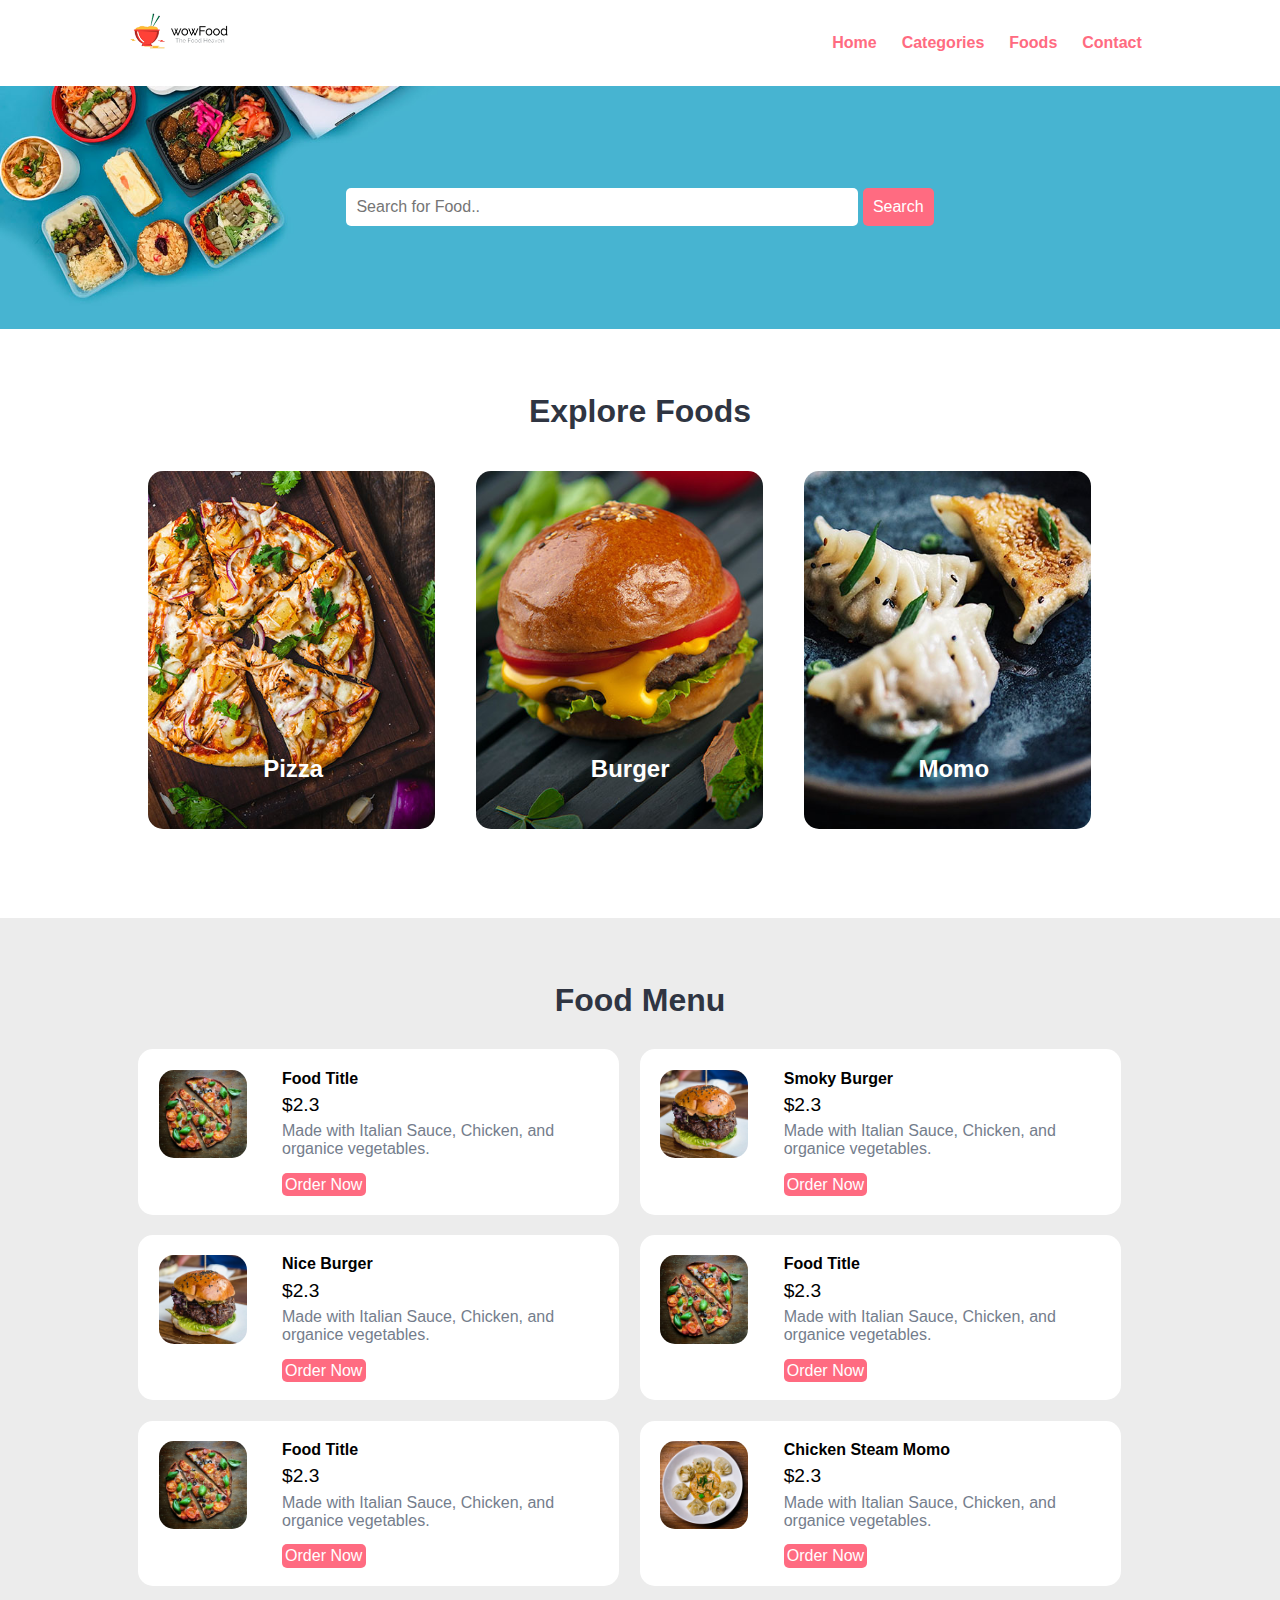
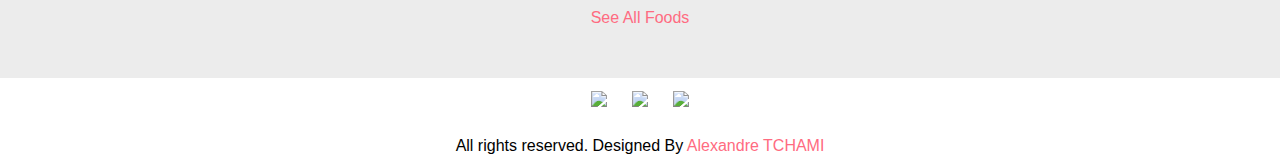
==== index.html @ f683feed "premier commit" ====
<!DOCTYPE html>
<html lang="en">
<head>
    <meta charset="UTF-8">
    <!-- Important to make website responsive -->
    <meta name="viewport" content="width=device-width, initial-scale=1.0">
    <title>Restaurant Website</title>

    <!-- Link our CSS file -->
    <link rel="stylesheet" href="css/style.css">
</head>

<body>
    <!-- Navbar Section Starts Here -->
    <section class="navbar">
        <div class="container">
            <div class="logo">
                <a href="#" title="Logo">
                    <img src="images/logo.png" alt="Restaurant Logo" class="img-responsive">
                </a>
            </div>

            <div class="menu text-right">
                <ul>
                    <li>
                        <a href="index.html">Home</a>
                    </li>
                    <li>
                        <a href="categories.html">Categories</a>
                    </li>
                    <li>
                        <a href="foods.html">Foods</a>
                    </li>
                    <li>
                        <a href="#">Contact</a>
                    </li>
                </ul>
            </div>

            <div class="clearfix"></div>
        </div>
    </section>
    <!-- Navbar Section Ends Here -->

    <!-- fOOD sEARCH Section Starts Here -->
    <section class="food-search text-center">
        <div class="container">
            
            <form action="food-search.html" method="POST">
                <input type="search" name="search" placeholder="Search for Food.." required>
                <input type="submit" name="submit" value="Search" class="btn btn-primary">
            </form>

        </div>
    </section>
    <!-- fOOD sEARCH Section Ends Here -->

    <!-- CAtegories Section Starts Here -->
    <section class="categories">
        <div class="container">
            <h2 class="text-center">Explore Foods</h2>

            <a href="category-foods.html">
            <div class="box-3 float-container">
                <img src="images/pizza.jpg" alt="Pizza" class="img-responsive img-curve">

                <h3 class="float-text text-white">Pizza</h3>
            </div>
            </a>

            <a href="#">
            <div class="box-3 float-container">
                <img src="images/burger.jpg" alt="Burger" class="img-responsive img-curve">

                <h3 class="float-text text-white">Burger</h3>
            </div>
            </a>

            <a href="#">
            <div class="box-3 float-container">
                <img src="images/momo.jpg" alt="Momo" class="img-responsive img-curve">

                <h3 class="float-text text-white">Momo</h3>
            </div>
            </a>

            <div class="clearfix"></div>
        </div>
    </section>
    <!-- Categories Section Ends Here -->

    <!-- fOOD MEnu Section Starts Here -->
    <section class="food-menu">
        <div class="container">
            <h2 class="text-center">Food Menu</h2>

            <div class="food-menu-box">
                <div class="food-menu-img">
                    <img src="images/menu-pizza.jpg" alt="Chicke Hawain Pizza" class="img-responsive img-curve">
                </div>

                <div class="food-menu-desc">
                    <h4>Food Title</h4>
                    <p class="food-price">$2.3</p>
                    <p class="food-detail">
                        Made with Italian Sauce, Chicken, and organice vegetables.
                    </p>
                    <br>

                    <a href="order.html" class="btn btn-primary">Order Now</a>
                </div>
            </div>

            <div class="food-menu-box">
                <div class="food-menu-img">
                    <img src="images/menu-burger.jpg" alt="Chicke Hawain Pizza" class="img-responsive img-curve">
                </div>

                <div class="food-menu-desc">
                    <h4>Smoky Burger</h4>
                    <p class="food-price">$2.3</p>
                    <p class="food-detail">
                        Made with Italian Sauce, Chicken, and organice vegetables.
                    </p>
                    <br>

                    <a href="#" class="btn btn-primary">Order Now</a>
                </div>
            </div>

            <div class="food-menu-box">
                <div class="food-menu-img">
                    <img src="images/menu-burger.jpg" alt="Chicke Hawain Burger" class="img-responsive img-curve">
                </div>

                <div class="food-menu-desc">
                    <h4>Nice Burger</h4>
                    <p class="food-price">$2.3</p>
                    <p class="food-detail">
                        Made with Italian Sauce, Chicken, and organice vegetables.
                    </p>
                    <br>

                    <a href="#" class="btn btn-primary">Order Now</a>
                </div>
            </div>

            <div class="food-menu-box">
                <div class="food-menu-img">
                    <img src="images/menu-pizza.jpg" alt="Chicke Hawain Pizza" class="img-responsive img-curve">
                </div>

                <div class="food-menu-desc">
                    <h4>Food Title</h4>
                    <p class="food-price">$2.3</p>
                    <p class="food-detail">
                        Made with Italian Sauce, Chicken, and organice vegetables.
                    </p>
                    <br>

                    <a href="#" class="btn btn-primary">Order Now</a>
                </div>
            </div>

            <div class="food-menu-box">
                <div class="food-menu-img">
                    <img src="images/menu-pizza.jpg" alt="Chicke Hawain Pizza" class="img-responsive img-curve">
                </div>

                <div class="food-menu-desc">
                    <h4>Food Title</h4>
                    <p class="food-price">$2.3</p>
                    <p class="food-detail">
                        Made with Italian Sauce, Chicken, and organice vegetables.
                    </p>
                    <br>

                    <a href="#" class="btn btn-primary">Order Now</a>
                </div>
            </div>

            <div class="food-menu-box">
                <div class="food-menu-img">
                    <img src="images/menu-momo.jpg" alt="Chicke Hawain Momo" class="img-responsive img-curve">
                </div>

                <div class="food-menu-desc">
                    <h4>Chicken Steam Momo</h4>
                    <p class="food-price">$2.3</p>
                    <p class="food-detail">
                        Made with Italian Sauce, Chicken, and organice vegetables.
                    </p>
                    <br>

                    <a href="#" class="btn btn-primary">Order Now</a>
                </div>
            </div>


            <div class="clearfix"></div>

            

        </div>

        <p class="text-center">
            <a href="#">See All Foods</a>
        </p>
    </section>
    <!-- fOOD Menu Section Ends Here -->

    <!-- social Section Starts Here -->
    <section class="social">
        <div class="container text-center">
            <ul>
                <li>
                    <a href="#"><img src="https://img.icons8.com/fluent/50/000000/facebook-new.png"/></a>
                </li>
                <li>
                    <a href="#"><img src="https://img.icons8.com/fluent/48/000000/instagram-new.png"/></a>
                </li>
                <li>
                    <a href="#"><img src="https://img.icons8.com/fluent/48/000000/twitter.png"/></a>
                </li>
            </ul>
        </div>
    </section>
    <!-- social Section Ends Here -->

    <!-- footer Section Starts Here -->
    <section class="footer">
        <div class="container text-center">
            <p>All rights reserved. Designed By <a href="#">Alexandre TCHAMI</a></p>
        </div>
    </section>
    <!-- footer Section Ends Here -->

</body>
</html>
---- css/style.css ----
/* 
    Author: Alexandre TCHAMI;
    Theme: Restaurant Food Order;
    version: 1.0;
*/


/* CSS for All */

* {
    margin: 0 0;
    padding: 0 0;
    font-family: Arial, Helvetica, sans-serif;
}

.container {
    width: 80%;
    margin: 0 auto;
    padding: 1%;
}

.img-responsive {
    width: 100%;
}

.img-curve {
    border-radius: 15px;
}

.text-right {
    text-align: right;
}

.text-center {
    text-align: center;
}

.text-left {
    text-align: left;
}

.text-white {
    color: white;
}

.clearfix {
    clear: both;
    float: none;
}

a {
    color: #ff6b81;
    text-decoration: none;
}

a:hover {
    color: #ff4757;
}

.btn {
    padding: 1%;
    border: none;
    font-size: 1rem;
    border-radius: 5px;
}

.btn-primary {
    background-color: #ff6b81;
    color: white;
    cursor: pointer;
}

.btn-primary:hover {
    color: white;
    background-color: #ff4757;
}

h2 {
    color: #2f3542;
    font-size: 2rem;
    margin-bottom: 2%;
}

h3 {
    font-size: 1.5rem;
}

.float-container {
    position: relative;
}

.float-text {
    position: absolute;
    bottom: 50px;
    left: 40%;
}

fieldset {
    border: 1px solid white;
    margin: 5%;
    padding: 3%;
    border-radius: 5px;
}


/* CSSS for navbar section */

.logo {
    width: 10%;
    float: left;
}

.menu {
    line-height: 60px;
}

.menu ul {
    list-style-type: none;
}

.menu ul li {
    display: inline;
    padding: 1%;
    font-weight: bold;
}


/* CSS for Food SEarch Section */

.food-search {
    background-image: url(../images/bg.jpg);
    background-size: cover;
    background-repeat: no-repeat;
    background-position: center;
    padding: 7% 0;
}

.food-search input[type="search"] {
    width: 50%;
    padding: 1%;
    font-size: 1rem;
    border: none;
    border-radius: 5px;
}


/* CSS for Categories */

.categories {
    padding: 4% 0;
}

.box-3 {
    width: 28%;
    float: left;
    margin: 2%;
}


/* CSS for Food Menu */

.food-menu {
    background-color: #ececec;
    padding: 4% 0;
}

.food-menu-box {
    width: 43%;
    margin: 1%;
    padding: 2%;
    float: left;
    background-color: white;
    border-radius: 15px;
}

.food-menu-img {
    width: 20%;
    float: left;
}

.food-menu-desc {
    width: 70%;
    float: left;
    margin-left: 8%;
}

.food-price {
    font-size: 1.2rem;
    margin: 2% 0;
}

.food-detail {
    font-size: 1rem;
    color: #747d8c;
}


/* CSS for Social */

.social ul {
    list-style-type: none;
}

.social ul li {
    display: inline;
    padding: 1%;
}


/* for Order Section */

.order {
    width: 50%;
    margin: 0 auto;
}

.input-responsive {
    width: 96%;
    padding: 1%;
    margin-bottom: 3%;
    border: none;
    border-radius: 5px;
    font-size: 1rem;
}

.order-label {
    margin-bottom: 1%;
    font-weight: bold;
}


/* CSS for Mobile Size or Smaller Screen */

@media only screen and (max-width:768px) {
    .logo {
        width: 80%;
        float: none;
        margin: 1% auto;
    }
    .menu ul {
        text-align: center;
    }
    .food-search input[type="search"] {
        width: 90%;
        padding: 2%;
        margin-bottom: 3%;
    }
    .btn {
        width: 91%;
        padding: 2%;
    }
    .food-search {
        padding: 10% 0;
    }
    .categories {
        padding: 20% 0;
    }
    h2 {
        margin-bottom: 10%;
    }
    .box-3 {
        width: 100%;
        margin: 4% auto;
    }
    .food-menu {
        padding: 20% 0;
    }
    .food-menu-box {
        width: 90%;
        padding: 5%;
        margin-bottom: 5%;
    }
    .social {
        padding: 5% 0;
    }
    .order {
        width: 100%;
    }
}
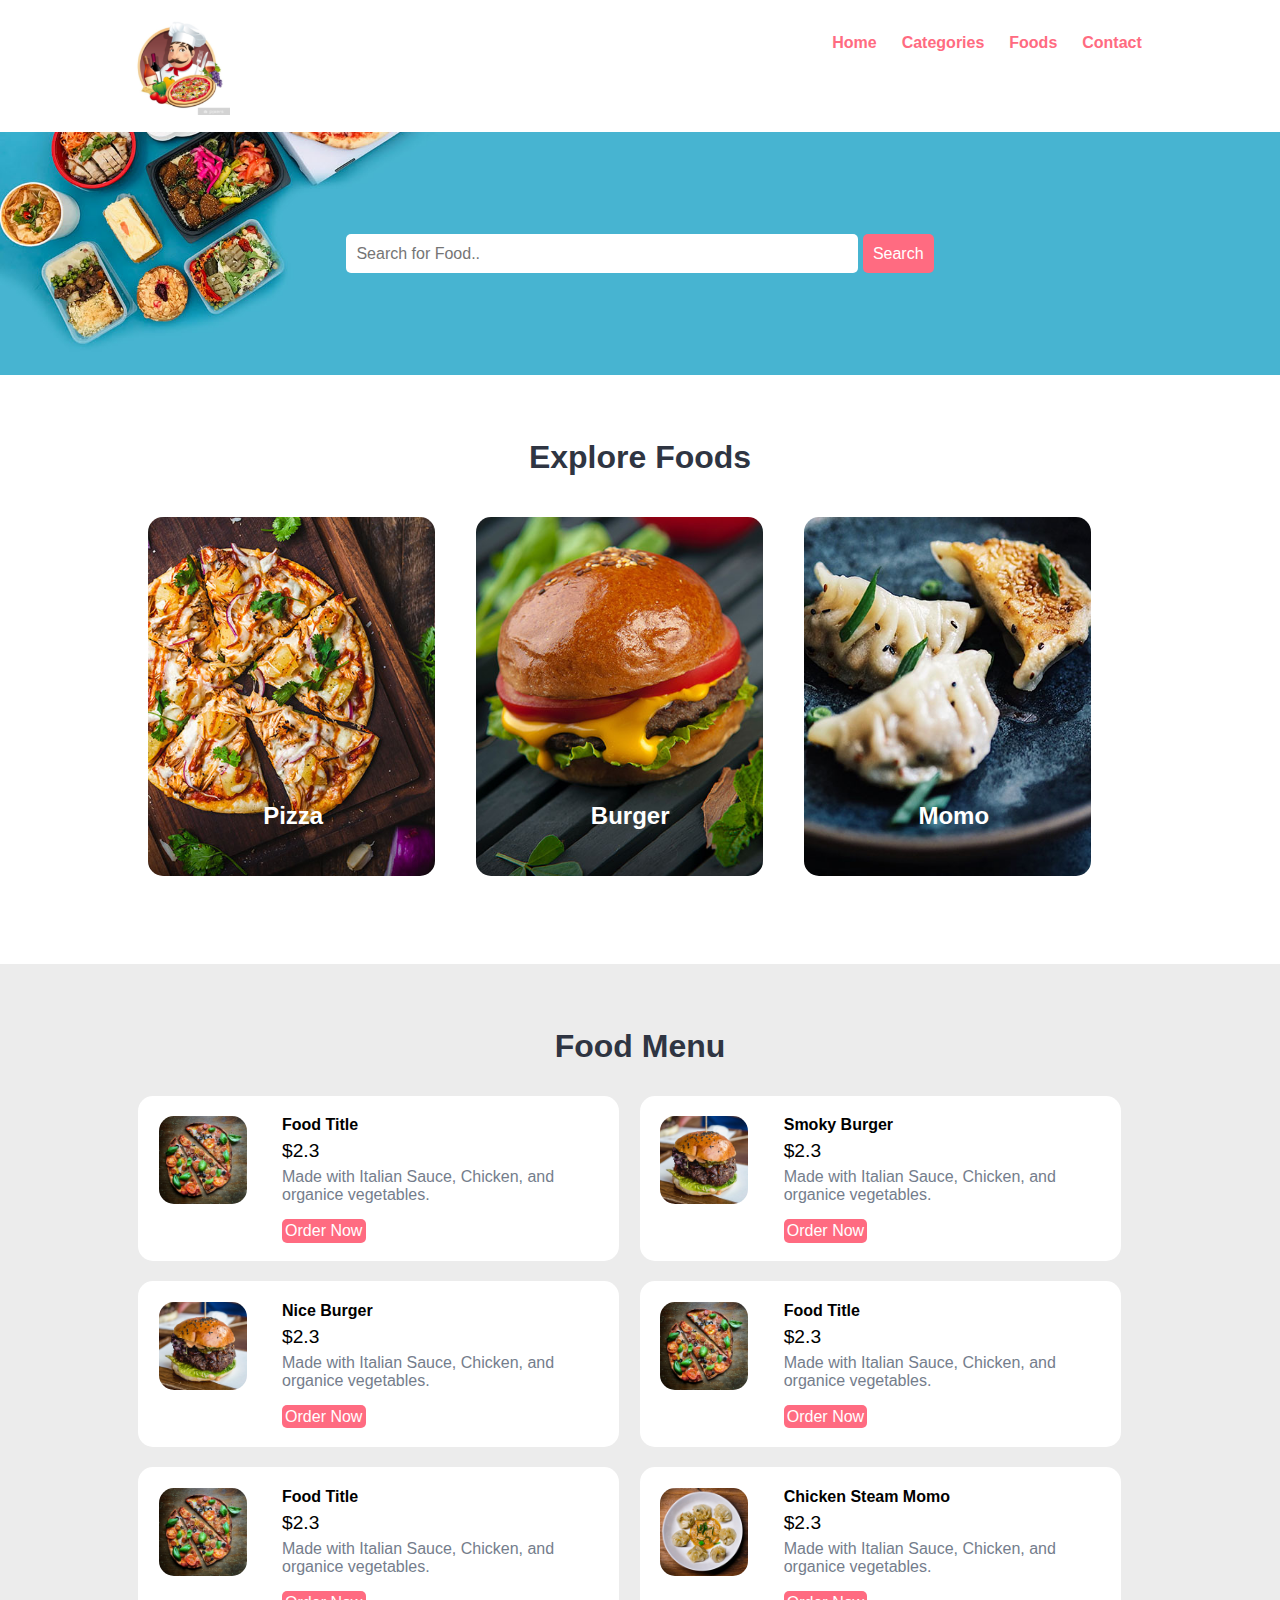
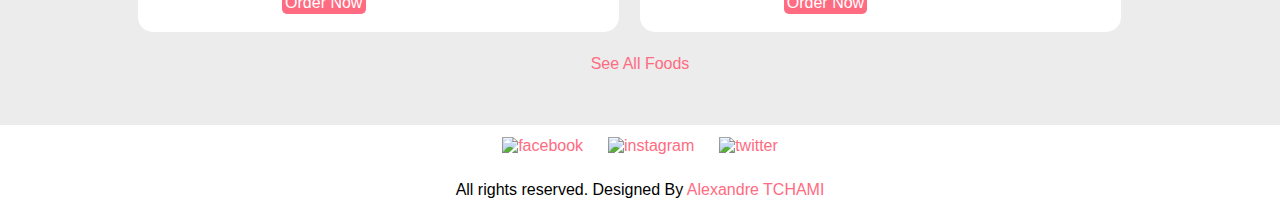
==== commit b649d91b: "second commit🚀" ====
--- a/index.html
+++ b/index.html
@@ -1,5 +1,6 @@
 <!DOCTYPE html>
 <html lang="en">
+
 <head>
     <meta charset="UTF-8">
     <!-- Important to make website responsive -->
@@ -45,7 +46,7 @@
     <!-- fOOD sEARCH Section Starts Here -->
     <section class="food-search text-center">
         <div class="container">
-            
+
             <form action="food-search.html" method="POST">
                 <input type="search" name="search" placeholder="Search for Food.." required>
                 <input type="submit" name="submit" value="Search" class="btn btn-primary">
@@ -61,27 +62,27 @@
             <h2 class="text-center">Explore Foods</h2>
 
             <a href="category-foods.html">
-            <div class="box-3 float-container">
-                <img src="images/pizza.jpg" alt="Pizza" class="img-responsive img-curve">
-
-                <h3 class="float-text text-white">Pizza</h3>
-            </div>
+                <div class="box-3 float-container">
+                    <img src="images/pizza.jpg" alt="Pizza" class="img-responsive img-curve">
+
+                    <h3 class="float-text text-white">Pizza</h3>
+                </div>
             </a>
 
             <a href="#">
-            <div class="box-3 float-container">
-                <img src="images/burger.jpg" alt="Burger" class="img-responsive img-curve">
-
-                <h3 class="float-text text-white">Burger</h3>
-            </div>
+                <div class="box-3 float-container">
+                    <img src="images/burger.jpg" alt="Burger" class="img-responsive img-curve">
+
+                    <h3 class="float-text text-white">Burger</h3>
+                </div>
             </a>
 
             <a href="#">
-            <div class="box-3 float-container">
-                <img src="images/momo.jpg" alt="Momo" class="img-responsive img-curve">
-
-                <h3 class="float-text text-white">Momo</h3>
-            </div>
+                <div class="box-3 float-container">
+                    <img src="images/momo.jpg" alt="Momo" class="img-responsive img-curve">
+
+                    <h3 class="float-text text-white">Momo</h3>
+                </div>
             </a>
 
             <div class="clearfix"></div>
@@ -199,7 +200,7 @@
 
             <div class="clearfix"></div>
 
-            
+
 
         </div>
 
@@ -214,13 +215,14 @@
         <div class="container text-center">
             <ul>
                 <li>
-                    <a href="#"><img src="https://img.icons8.com/fluent/50/000000/facebook-new.png"/></a>
+                    <a href="#"><img src="https://img.icons8.com/fluent/50/000000/facebook-new.png" alt="facebook"></a>
                 </li>
                 <li>
-                    <a href="#"><img src="https://img.icons8.com/fluent/48/000000/instagram-new.png"/></a>
+                    <a href="#"><img src="https://img.icons8.com/fluent/48/000000/instagram-new.png"
+                            alt="instagram"></a>
                 </li>
                 <li>
-                    <a href="#"><img src="https://img.icons8.com/fluent/48/000000/twitter.png"/></a>
+                    <a href="#"><img src="https://img.icons8.com/fluent/48/000000/twitter.png" alt="twitter"></a>
                 </li>
             </ul>
         </div>
@@ -236,4 +238,5 @@
     <!-- footer Section Ends Here -->
 
 </body>
+
 </html>